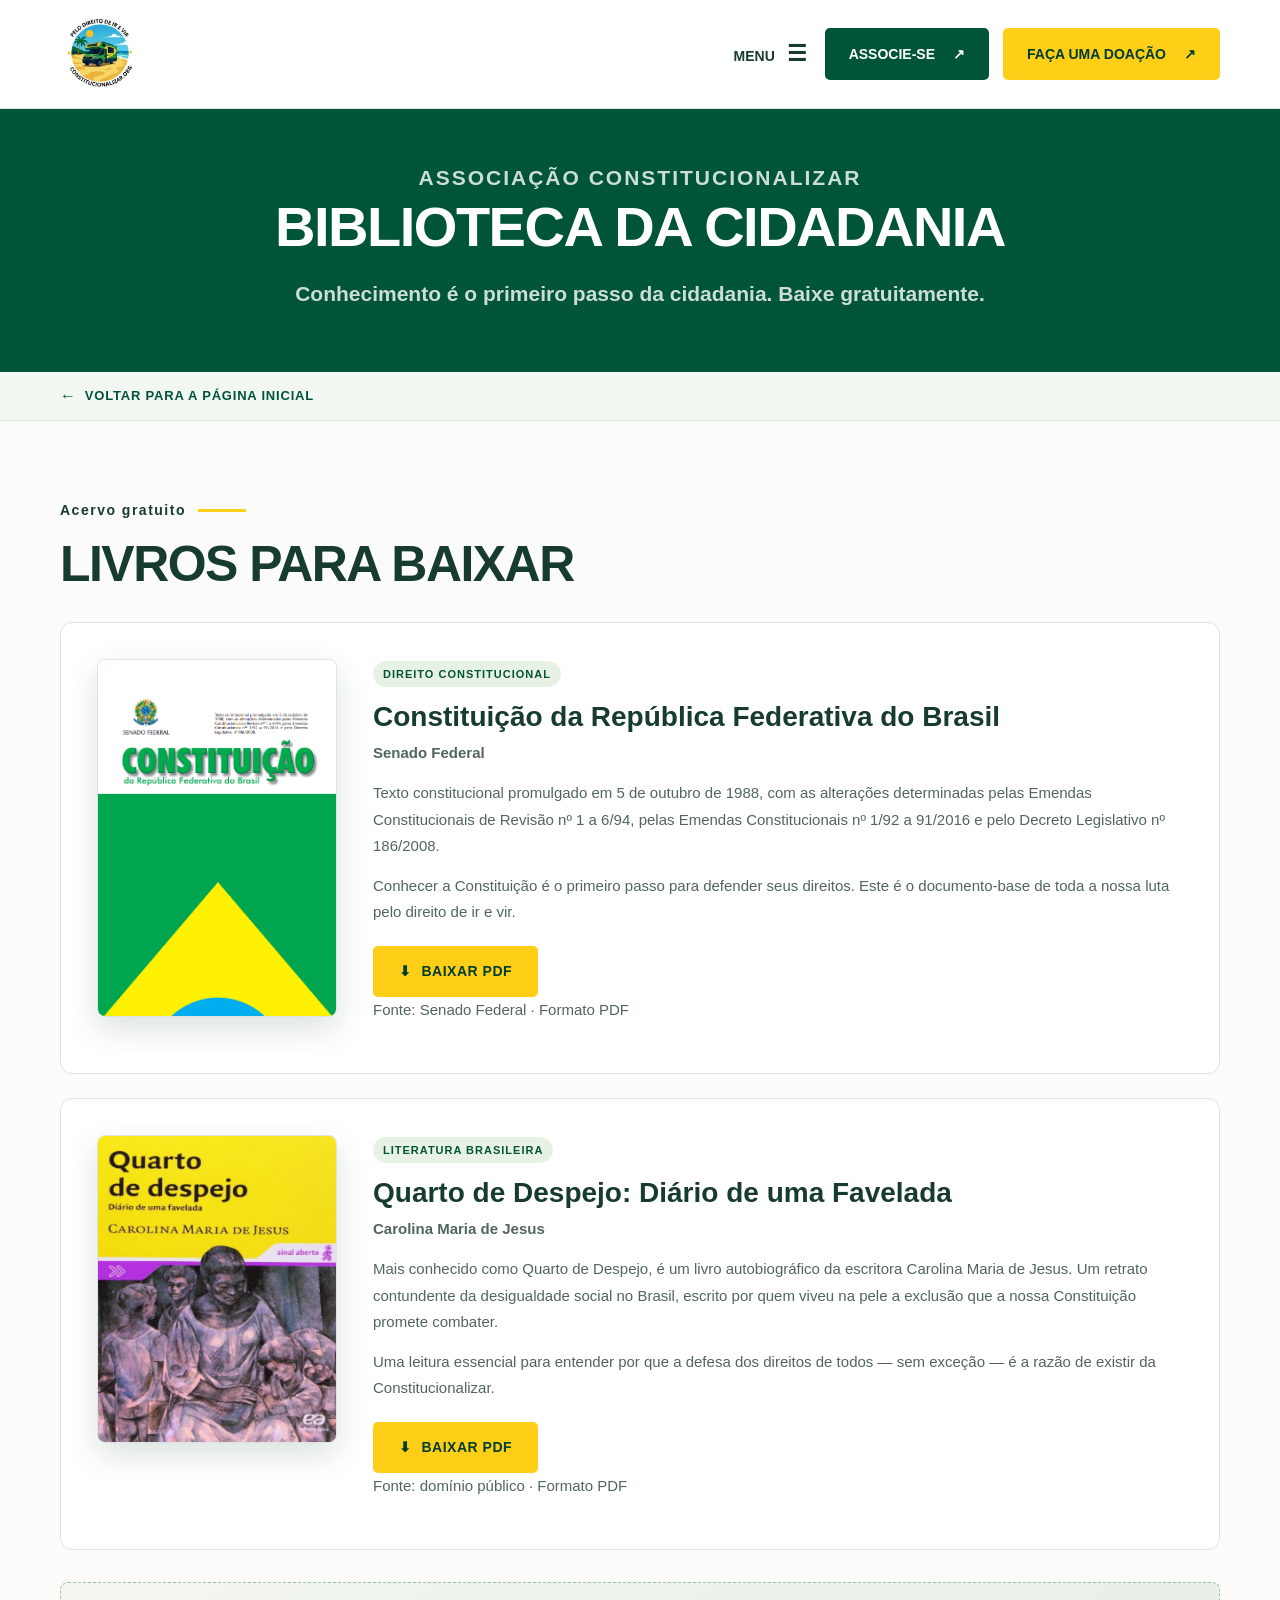
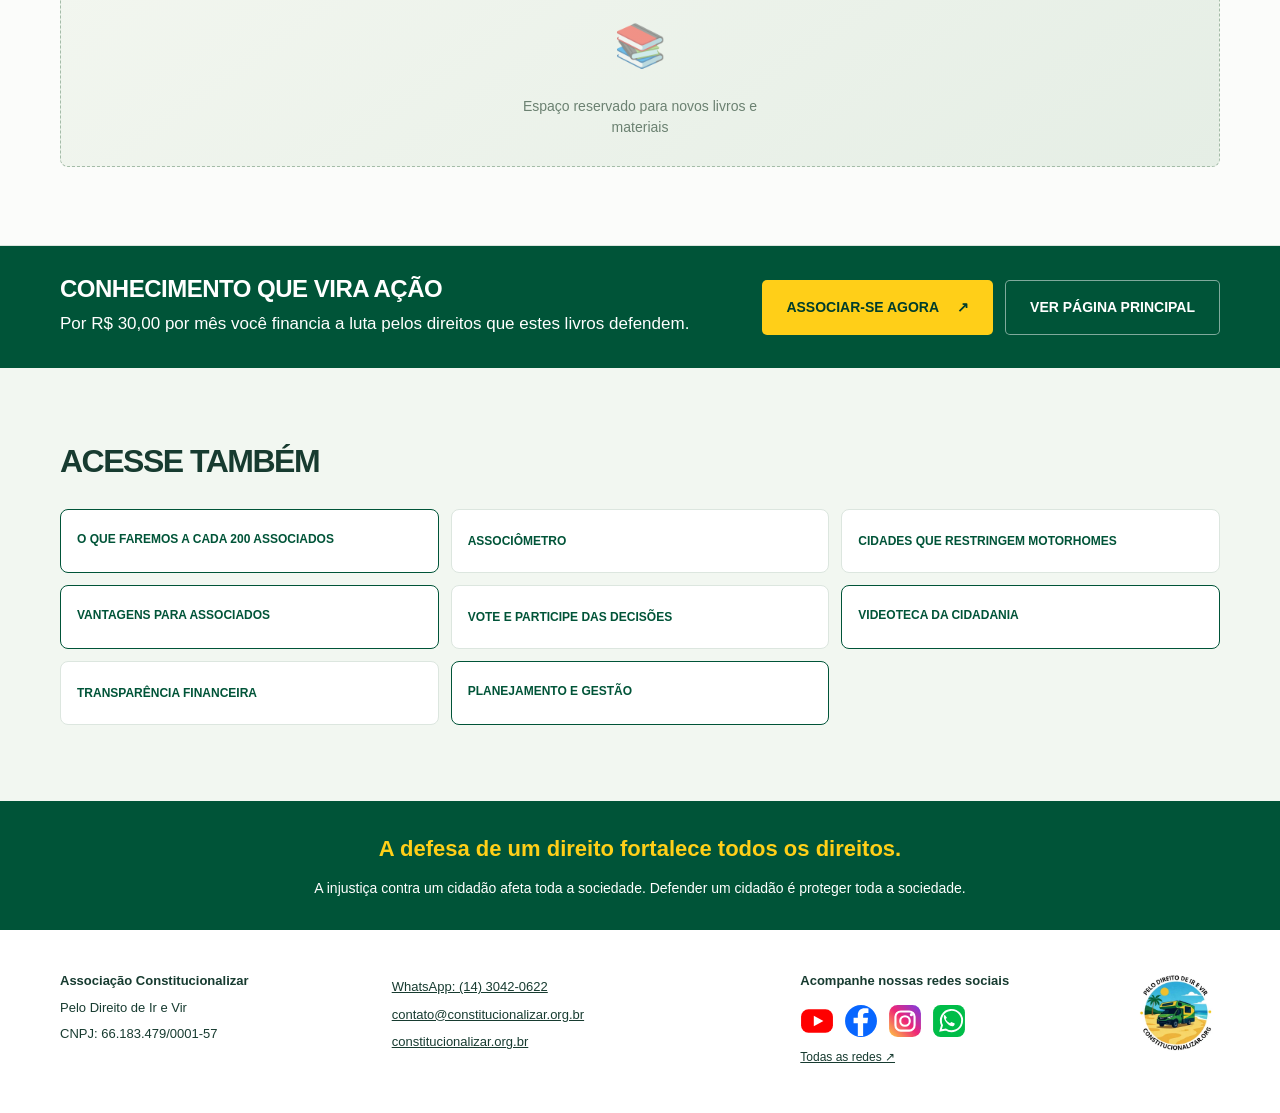
==== biblioteca.html @ 0f1dcc4b "biblioteca" ====
<!DOCTYPE html>
<html lang="pt-BR">
<head>
    <meta charset="UTF-8">
    <meta name="viewport" content="width=device-width, initial-scale=1.0">
    <meta name="description" content="Biblioteca da Cidadania: livros e materiais gratuitos para download sobre cidadania, direitos e Constituição.">
    <meta name="keywords" content="biblioteca, cidadania, livros, download, constituição, quarto de despejo, carolina maria de jesus">
    <meta name="robots" content="index, follow">
    <meta property="og:title" content="Biblioteca da Cidadania — Associação Constitucionalizar">
    <meta property="og:description" content="Livros e materiais gratuitos para download. Conhecimento é o primeiro passo da cidadania.">
    <meta property="og:type" content="website">
    <meta property="og:url" content="https://www.constitucionalizar.org.br/biblioteca">
    <title>Biblioteca da Cidadania — Associação Constitucionalizar</title>
    <link rel="icon" type="image/x-icon" href="assets/favicon/favicon.ico">
    <link rel="icon" type="image/png" sizes="32x32" href="assets/favicon/favicon-32.png">
    <link rel="icon" type="image/png" sizes="16x16" href="assets/favicon/favicon-16.png">
    <link rel="apple-touch-icon" sizes="48x48" href="assets/favicon/favicon-48.png">
    <link rel="stylesheet" href="styles.css?v=8">
    <style>
        /* ── Estilos específicos: biblioteca.html ── */

        /* Hero da página interna */
        .page-hero {
            background: var(--green);
            color: #fff;
            padding: 52px 0 60px;
            text-align: center;
        }
        .page-hero-eyebrow {
            font-size: 13px;
            font-weight: 750;
            letter-spacing: 2px;
            text-transform: uppercase;
            color: var(--yellow);
            margin-bottom: 16px;
        }
        .page-hero h1 {
            color: #fff;
            font-size: clamp(30px, 4.6vw, 56px);
            line-height: 1.1;
            letter-spacing: -1.5px;
            margin: 0 0 20px;
            font-weight: 900;
            text-transform: uppercase;
        }
        .page-hero p {
            font-size: clamp(16px, 1.9vw, 21px);
            color: #ffffffcc;
            max-width: 700px;
            margin: 0 auto;
            font-weight: 600;
        }

        /* Card de livro */
        .book-card {
            display: grid;
            grid-template-columns: 240px 1fr;
            gap: 36px;
            background: #fff;
            border: 1px solid var(--line);
            border-radius: 12px;
            padding: 36px;
            margin-bottom: 24px;
            align-items: start;
        }
        .book-card:last-of-type { margin-bottom: 0; }
        .book-cover {
            border-radius: 8px;
            overflow: hidden;
            box-shadow: 0 12px 32px #003d2b26;
            border: 1px solid var(--line);
        }
        .book-cover img { width: 100%; height: auto; display: block; }
        .book-body { min-width: 0; }
        .book-tag {
            display: inline-block;
            font-size: 11px;
            font-weight: 800;
            letter-spacing: 1px;
            text-transform: uppercase;
            color: var(--green);
            background: #e8f2e4;
            padding: 4px 10px;
            border-radius: 20px;
            margin-bottom: 12px;
        }
        .book-body h3 {
            font-size: clamp(20px, 2.4vw, 28px);
            margin: 0 0 6px;
            color: var(--ink);
            line-height: 1.25;
        }
        .book-author {
            font-size: 14px;
            font-weight: 700;
            color: var(--muted);
            margin: 0 0 16px;
        }
        .book-body > p {
            font-size: 15px;
            line-height: 1.75;
            color: var(--muted);
            margin: 0 0 14px;
        }
        .book-actions {
            display: flex;
            gap: 12px;
            flex-wrap: wrap;
            margin-top: 20px;
        }
        .btn-download {
            display: inline-flex;
            align-items: center;
            gap: 10px;
            background: var(--yellow);
            color: var(--deep);
            font-size: 14px;
            font-weight: 800;
            text-decoration: none;
            text-transform: uppercase;
            letter-spacing: .5px;
            padding: 14px 26px;
            border-radius: 5px;
            transition: transform .2s, filter .2s;
        }
        .btn-download:hover { transform: translateY(-2px); filter: brightness(.96); }
        .book-meta {
            font-size: 12px;
            color: var(--muted);
            margin-top: 14px;
        }

        /* Responsivo */
        @media (max-width: 900px) {
            .book-card { grid-template-columns: 1fr; gap: 24px; padding: 28px; }
            .book-cover { max-width: 280px; }
        }
        @media (max-width: 640px) {
            .page-hero { padding: 36px 0 44px; }
            .book-card { padding: 22px 20px; }
            .btn-download { width: 100%; justify-content: center; }
        }
    </style>
</head>
<body>
<a class="skip-link" href="#conteudo">Pular para o conteúdo</a>

<header class="site-header">
<div class="container header-inner">
<a href="index.html" aria-label="Constitucionalizar — início"><img class="logo" src="assets/images/logo/logo-256.webp" width="88" height="88" alt="Associação Constitucionalizar"></a>
<div class="header-actions">
<details class="menu">
<summary>MENU <span aria-hidden="true">☰</span></summary>
<nav aria-label="Menu principal">
<a href="index.html">Página inicial</a>
<a href="index.html#historia">Nossa história</a>
<a href="index.html#atuacao">Nossa atuação</a>
<a href="index.html#associados">Por que precisamos de você</a>
<a href="index.html#como-atuaremos">Como atuaremos</a>
<a href="index.html#quem-somos">Quem somos</a>
<a href="index.html#projetos">Nossos projetos</a>
<a href="index.html#contato">Contato</a>
</nav>
</details>
<a class="cta-button cta-primary" href="https://www.constitucionalizar.org.br/#section-planos" target="_blank" rel="noopener noreferrer">ASSOCIE-SE <span aria-hidden="true">↗</span></a>
<a class="cta-button cta-secondary" href="https://loja.infinitepay.io/constitucionalizar" target="_blank" rel="noopener noreferrer">FAÇA UMA DOAÇÃO <span aria-hidden="true">↗</span></a>
</div>
</div>
</header>

<main id="conteudo">

    <!-- ══ HERO ══════════════════════════════════════════════════════ -->
    <section class="page-hero">
        <div class="container">
            <p class="page-hero-eyebrow">Associação Constitucionalizar</p>
            <h1>Biblioteca da Cidadania</h1>
            <p>Conhecimento é o primeiro passo da cidadania. Baixe gratuitamente.</p>
        </div>
    </section>

    <!-- Voltar para home -->
    <div class="back-nav">
        <div class="container">
            <a href="index.html" class="back-link">Voltar para a página inicial</a>
        </div>
    </div>

    <!-- ══ ACERVO ═════════════════════════════════════════════════════ -->
    <section class="story-section" id="acervo">
        <div class="container">
            <p class="eyebrow">Acervo gratuito <span></span></p>
            <h2>Livros para baixar</h2>

            <!-- ── LIVRO 1: Constituição ── -->
            <div class="book-card">
                <div class="book-cover">
                    <img src="assets/images/biblioteca/constituicao.png" alt="Capa da Constituição da República Federativa do Brasil — Senado Federal" loading="lazy">
                </div>
                <div class="book-body">
                    <span class="book-tag">Direito Constitucional</span>
                    <h3>Constituição da República Federativa do Brasil</h3>
                    <p class="book-author">Senado Federal</p>
                    <p>Texto constitucional promulgado em 5 de outubro de 1988, com as alterações determinadas pelas Emendas Constitucionais de Revisão nº 1 a 6/94, pelas Emendas Constitucionais nº 1/92 a 91/2016 e pelo Decreto Legislativo nº 186/2008.</p>
                    <p>Conhecer a Constituição é o primeiro passo para defender seus direitos. Este é o documento-base de toda a nossa luta pelo direito de ir e vir.</p>
                    <div class="book-actions">
                        <a class="btn-download" href="https://www2.senado.leg.br/bdsf/bitstream/handle/id/518231/CF88_Livro_EC91_2016.pdf" target="_blank" rel="noopener noreferrer"><span aria-hidden="true">⬇</span> Baixar PDF</a>
                    </div>
                    <p class="book-meta">Fonte: Senado Federal · Formato PDF</p>
                </div>
            </div>

            <!-- ── LIVRO 2: Quarto de Despejo ── -->
            <div class="book-card">
                <div class="book-cover">
                    <img src="assets/images/biblioteca/quarto-despejo.png" alt="Capa do livro Quarto de Despejo — Carolina Maria de Jesus" loading="lazy">
                </div>
                <div class="book-body">
                    <span class="book-tag">Literatura Brasileira</span>
                    <h3>Quarto de Despejo: Diário de uma Favelada</h3>
                    <p class="book-author">Carolina Maria de Jesus</p>
                    <p>Mais conhecido como Quarto de Despejo, é um livro autobiográfico da escritora Carolina Maria de Jesus. Um retrato contundente da desigualdade social no Brasil, escrito por quem viveu na pele a exclusão que a nossa Constituição promete combater.</p>
                    <p>Uma leitura essencial para entender por que a defesa dos direitos de todos — sem exceção — é a razão de existir da Constitucionalizar.</p>
                    <div class="book-actions">
                        <a class="btn-download" href="https://dpid.cidadaopg.sp.gov.br/pde/arquivos/1623677495235~Quarto%20de%20Despejo%20-%20Maria%20Carolina%20de%20Jesus.pdf.pdf" target="_blank" rel="noopener noreferrer"><span aria-hidden="true">⬇</span> Baixar PDF</a>
                    </div>
                    <p class="book-meta">Fonte: domínio público · Formato PDF</p>
                </div>
            </div>

            <!-- Espaço para novos livros -->
            <div class="image-placeholder" style="min-height:160px;margin-top:32px">
                <span aria-hidden="true">📚</span>
                <small>Espaço reservado para novos livros e materiais</small>
            </div>

        </div>
    </section>

    <!-- ══ CTA BAND ═══════════════════════════════════════════════════ -->
    <section class="cta-band">
        <div class="container">
            <div>
                <h2>Conhecimento que vira ação</h2>
                <p>Por R$ 30,00 por mês você financia a luta pelos direitos que estes livros defendem.</p>
            </div>
            <div class="button-group">
                <a href="https://www.constitucionalizar.org.br/#section-planos" class="cta-button cta-primary" target="_blank" rel="noopener noreferrer">ASSOCIAR-SE AGORA <span aria-hidden="true">↗</span></a>
                <a href="index.html" class="cta-button cta-secondary">VER PÁGINA PRINCIPAL</a>
            </div>
        </div>
    </section>

    <!-- ══ ACESSE TAMBÉM ══════════════════════════════════════════════ -->
    <section class="related-section">
        <div class="container">
            <h2>Acesse também</h2>
            <div class="related-links">
                <a href="cada-200-associados.html" class="related-link-active">O que faremos a cada 200 associados</a>
                <button type="button" disabled data-link-slot="associometro">Associômetro</button>
                <button type="button" disabled data-link-slot="cidades-restricoes">Cidades que restringem motorhomes</button>
                <a href="vantagens.html" class="related-link-active">Vantagens para associados</a>
                <button type="button" disabled data-link-slot="decisoes">Vote e participe das decisões</button>
                <a href="videoteca.html" class="related-link-active">Videoteca da cidadania</a>
                <button type="button" disabled data-link-slot="transparencia">Transparência financeira</button>
                <a href="planejamento.html" class="related-link-active">Planejamento e gestão</a>
            </div>
        </div>
    </section>

</main>

<footer id="contato">
<div class="footer-motto">
<div class="container"><strong>A defesa de um direito fortalece todos os direitos.</strong>
<p>A injustiça contra um cidadão afeta toda a sociedade. Defender um cidadão é proteger toda a sociedade.</p>
</div>
</div>
<div class="container footer-inner">
<div><strong>Associação Constitucionalizar</strong>
<p>Pelo Direito de Ir e Vir</p>
<p>CNPJ: 66.183.479/0001-57</p>
</div>
<div class="footer-contact"><a href="https://wa.me/551430420622" target="_blank" rel="noopener noreferrer">WhatsApp: (14) 3042-0622</a><a href="mailto:contato@constitucionalizar.org.br">contato@constitucionalizar.org.br</a><a href="https://www.constitucionalizar.org.br" target="_blank" rel="noopener noreferrer">constitucionalizar.org.br</a></div>
<div class="footer-social"><strong>Acompanhe nossas redes sociais</strong><div class="social-icons" aria-label="Redes sociais">
<button class="social-icon youtube" type="button" disabled data-link-slot="youtube" aria-label="YouTube — link em breve"><svg viewBox="0 0 32 32" aria-hidden="true"><rect x="1" y="5" width="30" height="22" rx="7" fill="currentColor"/><path d="m13 11 9 5-9 5z" fill="#fff"/></svg></button>
<button class="social-icon facebook" type="button" disabled data-link-slot="facebook" aria-label="Facebook — link em breve"><svg viewBox="0 0 32 32" aria-hidden="true"><circle cx="16" cy="16" r="15" fill="currentColor"/><path d="M18 30V18h4l.6-5H18v-2c0-1.5.5-2.5 2.5-2.5H23V4.2c-.8-.1-2-.2-3.6-.2-3.7 0-6.4 2.3-6.4 6.5V13H9v5h4v12z" fill="#fff"/></svg></button>
<button class="social-icon instagram" type="button" disabled data-link-slot="instagram" aria-label="Instagram — link em breve"><svg viewBox="0 0 32 32" aria-hidden="true"><defs><linearGradient id="instagram-gradient" x1="0" y1="1" x2="1" y2="0"><stop stop-color="#ffca41"/><stop offset=".5" stop-color="#ee2776"/><stop offset="1" stop-color="#773ce6"/></linearGradient></defs><rect x="1" y="1" width="30" height="30" rx="8" fill="url(#instagram-gradient)"/><rect x="7" y="7" width="18" height="18" rx="5" fill="none" stroke="#fff" stroke-width="2"/><circle cx="16" cy="16" r="4.5" fill="none" stroke="#fff" stroke-width="2"/><circle cx="22" cy="10" r="1.5" fill="#fff"/></svg></button>
<a class="social-icon whatsapp" href="https://wa.me/551430420622" target="_blank" rel="noopener noreferrer" aria-label="Falar pelo WhatsApp"><svg viewBox="0 0 32 32" aria-hidden="true"><rect x="1" y="1" width="30" height="30" rx="7" fill="currentColor"/><path d="M8 25l1.4-5A10 10 0 1 1 13 24z" fill="none" stroke="#fff" stroke-width="1.8"/><path d="M12 10c-3 2 2 10 7 11 2 0 3-3 2-3l-3-1-1 1c-2-1-4-3-4-4l1-1z" fill="#fff"/></svg></a>
</div><a class="social-hub" href="https://bio.bob.app.br/constitucionalizar-org" target="_blank" rel="noopener noreferrer">Todas as redes ↗</a></div>
<img src="assets/images/logo/logo-256.webp" alt="Constitucionalizar" width="88" height="88" loading="lazy">
</div>
</footer>

<script src="script.js?v=8"></script>
</body>
</html>
---- styles.css ----
/* Versão 8 — estrutura responsiva */
:root{--green:#005438;--deep:#003d2b;--yellow:#ffcf18;--ink:#173b30;--muted:#52655e;--pale:#f2f7f1;--line:#dce6df;--container:1160px;color-scheme:light}

*{box-sizing:border-box}
html{scroll-behavior:smooth;scroll-padding-top:110px}
body{margin:0;font:17px/1.65 'Segoe UI',Arial,sans-serif;color:var(--ink);background:#fff}
a{color:inherit}
img{max-width:100%;height:auto;display:block}
button,input{font:inherit}
button,a,input,summary{touch-action:manipulation}
a:focus-visible,button:focus-visible,input:focus-visible,summary:focus-visible{outline:3px solid #ba8600;outline-offset:5px}
.container{width:min(var(--container),calc(100% - 64px));margin-inline:auto}
.narrow{max-width:880px}
h1,h2,h3,p{margin-top:0}
h2{font-size:clamp(30px,3.9vw,52px);line-height:1.08;letter-spacing:-1.5px;text-transform:uppercase;margin-bottom:30px;font-weight:850}
h3{font-size:22px;line-height:1.25;margin-bottom:12px}
p{margin-bottom:20px}
p:last-child{margin-bottom:0}
.eyebrow{font-size:14px;font-weight:750;letter-spacing:1.5px;display:flex;align-items:center;gap:12px;margin-bottom:16px}
.eyebrow span{height:3px;width:48px;background:var(--yellow);display:inline-block}
.skip-link{position:absolute;top:-100px;left:10px;background:#fff;padding:12px;z-index:100}
.skip-link:focus{top:10px}
.site-header{position:sticky;top:0;background:#fffffff5;backdrop-filter:blur(12px);border-bottom:1px solid var(--line);z-index:20}
.header-inner{display:flex;align-items:center;justify-content:space-between;gap:24px;min-height:108px}
.logo{width:80px}
.header-actions{display:flex;align-items:center;gap:14px}
.cta-button{display:inline-flex;justify-content:center;align-items:center;gap:18px;text-align:center;text-decoration:none;font-size:14px;line-height:1.35;font-weight:800;padding:17px 24px;border-radius:5px;min-height:48px;transition:background .2s,transform .2s}
.cta-primary{background:var(--yellow);color:var(--deep)}
.cta-secondary{background:var(--green);color:#fff}
.cta-button:hover{transform:translateY(-2px);filter:brightness(.96)}
.header-actions>.cta-primary{background:var(--green);color:#fff}
.header-actions>.cta-secondary{background:var(--yellow);color:var(--deep)}
.menu{position:relative}
.menu summary{cursor:pointer;list-style:none;font-size:14px;font-weight:800;padding:12px 4px}
.menu summary::-webkit-details-marker{display:none}
.menu summary span{padding-left:8px;font-size:22px}
.menu nav{position:absolute;right:0;top:54px;width:280px;padding:12px 18px;background:white;box-shadow:0 8px 30px #003d2b26;border:1px solid var(--line);border-radius:6px}
.menu nav a{display:block;text-decoration:none;font-size:14px;padding:10px 0;border-bottom:1px solid var(--line)}
.menu nav a:last-child{border:0}
.menu nav a:hover{color:#997200}
.hero{background:var(--green);color:#fff;text-align:center;padding:0 0 58px}
.hero-logo-band{background:#fff;width:100%;padding:22px 0;display:flex;justify-content:center;margin-bottom:48px}
.hero-logo-band img{width:280px;height:280px}
.hero-inner{max-width:850px}
.hero-kicker{font-weight:650;font-size:clamp(19px,2.2vw,25px);line-height:1.4;margin-bottom:22px}
.hero h1{color:var(--yellow);font-size:clamp(34px,5.1vw,62px);line-height:1.06;letter-spacing:-1.5px;margin:0 0 24px;font-weight:900}
.hero h1 span{display:block;font-size:.53em;letter-spacing:0;margin-bottom:10px;text-transform:uppercase}
.hero p:not(.hero-kicker){max-width:670px;margin:0 auto 28px}
.questions{background:#087144;padding:30px 0 38px;color:#fff}
.questions h2{font-size:clamp(19px,2.2vw,27px);letter-spacing:-.4px;margin-bottom:22px}
.questions ol{list-style:none;padding:0;margin:0;display:grid;gap:12px}
.questions li{background:#fff;color:var(--ink);border-radius:6px;display:flex;gap:22px;align-items:center;padding:20px 24px}
.questions li>span{font-size:26px;font-weight:800;color:#087144}
.questions li p{font-size:17px;line-height:1.5;margin:0;font-weight:600}
.story-section{padding:78px 0;border-bottom:1px solid var(--line)}
.story-section:nth-of-type(even){background:#fbfcfa}
.split{display:grid;grid-template-columns:minmax(0,1.1fr) minmax(0,.9fr);gap:64px;align-items:start}
.section-copy{min-width:0}
.section-copy h3:not(:first-child){margin-top:30px}
.case-number{font-size:13px;color:var(--muted);overflow-wrap:anywhere;border-left:3px solid var(--yellow);padding-left:14px}
.image-placeholder{min-height:540px;align-self:stretch;background:linear-gradient(145deg,#f2f6ef,#e5eee5);border:1px dashed #a4bca8;border-radius:8px;display:flex;flex-direction:column;align-items:center;justify-content:center;gap:16px;color:#6b8171;text-align:center;padding:28px}
.image-placeholder>span{font-size:42px;opacity:.55}
.image-placeholder small{max-width:240px;font-size:14px;line-height:1.5}
.goal{padding:48px 0;background:var(--deep);color:#fff}
.goal-inner{display:flex;justify-content:space-between;align-items:center;gap:32px}
.goal h2{color:var(--yellow);margin-bottom:14px}
.goal .eyebrow{margin-bottom:8px}
.goal p{margin-bottom:0}
.membership,.action-section,.institution,.projects-section,.related-section{padding:76px 0}
.membership-heading{max-width:850px}
.highlight{display:inline;background:var(--yellow);font-size:clamp(18px,2.3vw,25px);font-weight:850;line-height:1.6;box-decoration-break:clone;-webkit-box-decoration-break:clone;padding:3px 6px}
.membership-heading{margin-bottom:28px}
.principle-list{padding:0;list-style:none;margin:30px 0}
.principle-list li{display:flex;gap:24px;border-top:1px solid var(--line);padding:24px 0}
.number{display:flex;align-items:center;justify-content:center;flex:0 0 52px;height:52px;border-radius:50%;background:#e1ecdb;color:var(--green);font-size:19px;font-weight:850}
.principle-list p{margin:0}
.pledge{padding:30px;background:var(--deep);color:#fff;border-radius:8px;margin-bottom:24px}
.pledge p:last-child{font-size:clamp(22px,2.8vw,32px);color:var(--yellow);font-weight:850;line-height:1.2}
.action-section{background:var(--pale)}
em{font-style:normal;color:#b18300}
.action-grid{display:grid;grid-template-columns:1fr 1fr;gap:16px}
.action-card{display:flex;align-items:flex-start;gap:20px;padding:25px;background:#fff;border:1px solid var(--line);border-radius:8px}
.action-card h3{font-size:20px}
.action-card p{font-size:15px;line-height:1.6}
.cta-band{padding:30px 0;background:var(--green);color:#fff}
.cta-band>.container{display:flex;justify-content:space-between;align-items:center;gap:28px}
.cta-band h2{font-size:24px;letter-spacing:-.5px;margin-bottom:8px}
.button-group{display:flex;gap:12px;flex-wrap:wrap}
.cta-band .cta-secondary{border:1px solid #ffffff80}
.institution-title{border-top:1px solid var(--line);padding-top:32px;margin-top:32px;font-size:25px}
.value{display:inline-block;width:49%;font-weight:800;padding:12px 0}
.projects-section{background:var(--pale)}
.projects-grid{display:grid;grid-template-columns:repeat(3,minmax(0,1fr));gap:24px}
.project-card{height:100%;background:#fff;border:1px solid var(--line);border-radius:8px;overflow:hidden}
.project-card-media{height:210px;background:#e6eee4}
.project-card-media picture{display:block;height:100%}
.project-card-media img{width:100%;height:100%;object-fit:contain}
.project-card-body{padding:24px}
.project-card-title{font-size:22px}
.project-card-description,.project-card-text{font-size:15px}
.progress-section{padding:60px 0;border-bottom:1px solid var(--line)}
.progress-section h2{font-size:32px}
.text-link{font-size:14px;font-weight:800;text-underline-offset:5px}
.ebook-section{padding:76px 0;background:#fff}
.ebook-content{max-width:850px;margin:auto}
.ebook-title{font-size:36px}
.ebook-highlight{font-weight:750}
.ebook-form{padding:32px;background:var(--pale);border:1px solid var(--line);border-radius:8px;margin:30px 0}
.form-row{margin-bottom:18px}
.form-row-split{display:grid;grid-template-columns:1fr 1fr;gap:18px}
.form-field{display:flex;flex-direction:column}
.form-label{font-size:14px;font-weight:700;margin-bottom:6px}
.form-input{width:100%;min-width:0;padding:12px;background:#fff;border:1px solid #a2b3a8;border-radius:4px;font-size:16px}
.form-error{display:block;color:#a82424;font-size:13px;margin-top:4px}
.form-consent{display:flex;gap:12px;align-items:flex-start;font-size:13px}
.form-checkbox{flex-shrink:0;width:20px;height:20px;accent-color:var(--green)}
.ebook-submit{background:var(--yellow);border:0;margin-top:20px;color:var(--deep);width:100%;cursor:pointer}
.ebook-submit:disabled{opacity:.45;cursor:not-allowed}
.form-privacy,.ebook-download-note{font-size:12px;color:var(--muted);margin-top:18px}
.ebook-download{padding:28px;background:var(--pale);margin-top:24px}
.ebook-check-icon{width:24px;display:inline-block;vertical-align:middle}
.ebook-download-success{font-weight:750}
.input-error{border-color:#a82424}
.related-section{background:var(--pale)}
.related-section h2{font-size:32px}
.related-links{display:grid;grid-template-columns:repeat(3,1fr);gap:12px}
.related-links a{background:#fff;border:1px solid var(--line);padding:18px;font-size:14px;font-weight:700;text-decoration:none}
.footer-motto{padding:30px 0;background:var(--green);color:#fff;text-align:center}
.footer-motto strong{color:var(--yellow);font-size:22px}
.footer-motto p{font-size:14px;margin-top:10px}
.footer-inner{padding-block:40px;display:flex;justify-content:space-between;align-items:center;gap:32px;font-size:13px}
.footer-inner p{margin:5px 0}
.footer-inner a{display:block;margin:6px 0;overflow-wrap:anywhere}
[hidden]{display:none!important}

@media(min-width:1500px){body{font-size:18px}
.image-placeholder{min-height:600px}
}

@media(max-width:900px){.container{width:calc(100% - 40px)}
.split{gap:30px}
.image-placeholder{min-height:400px}
.header-actions{gap:10px}
.header-actions .cta-button{padding:13px;font-size:12px}
.action-card{padding:20px;gap:12px}
.projects-grid{grid-template-columns:repeat(2,minmax(0,1fr))}
.goal-inner,.cta-band>.container{align-items:flex-start;flex-direction:column}
.related-links{grid-template-columns:1fr 1fr}
}

@media(max-width:640px){html{scroll-padding-top:98px}
.container{width:calc(100% - 36px)}
body{font-size:16px}
.header-inner{min-height:88px;gap:10px}
.logo{width:56px}
.header-actions{gap:8px;flex-wrap:wrap;justify-content:flex-end}
.header-actions .cta-button{padding:10px;font-size:10px;min-height:40px;gap:4px}
.header-actions .cta-button span{display:none}
.menu summary{font-size:11px;padding:8px 2px}
.menu summary span{font-size:17px;padding-left:3px}
.menu nav{right:-180px;top:48px;width:min(280px,calc(100vw - 36px))}
.hero{padding:0 0 40px}
.hero-logo-band{padding:16px 0;margin-bottom:32px}
.hero-logo-band img{width:180px;height:180px}
.hero h1{letter-spacing:-1px;font-size:36px}
.hero h1 span{font-size:20px;line-height:1.3}
.hero .cta-button{width:100%;font-size:13px}
.questions{padding:26px 0}
.questions li{align-items:flex-start;gap:14px;padding:18px 16px}
.questions li p{font-size:15px}
.questions li>span{font-size:22px;line-height:1.5}
.story-section,.membership,.action-section,.institution,.projects-section,.related-section,.ebook-section{padding:46px 0}
.split{grid-template-columns:1fr;gap:28px}
h2{font-size:34px;letter-spacing:-1px;margin-bottom:24px}
.image-placeholder{min-height:260px;aspect-ratio:4/3}
.section-copy h3{font-size:21px}
.goal{padding:34px 0}
.goal h2{font-size:36px}
.goal .cta-button{width:100%}
.action-grid,.projects-grid{grid-template-columns:1fr}
.action-card{padding:20px 16px}
.number{flex-basis:42px;height:42px;font-size:16px}
.principle-list li{gap:16px}
.pledge{padding:24px 20px}
.button-group{width:100%;flex-direction:column}
.button-group .cta-button{width:100%}
.project-card-media{height:230px}
.project-card-body{padding:22px}
.institution-title{font-size:23px}
.value{font-size:14px}
.ebook-title{font-size:31px}
.ebook-form{padding:22px 16px}
.form-row-split{grid-template-columns:1fr}
.related-links{grid-template-columns:1fr}
.footer-inner{flex-direction:column;text-align:center;gap:22px}
.footer-motto strong{font-size:20px}
.footer-motto p{font-size:13px}
}

@media(prefers-reduced-motion:reduce){html{scroll-behavior:auto}
*,*::before,*::after{animation:none!important;transition:none!important;scroll-behavior:auto!important}
}

@media(max-width:640px){.split{grid-template-columns:minmax(0,1fr)}
.section-copy,.image-placeholder{min-width:0;overflow-wrap:anywhere}
.menu nav{position:fixed;top:80px;left:18px;right:18px;width:auto}
.header-actions{min-width:0}
.header-actions .cta-button{white-space:normal}
}
@media(max-width:640px){.image-placeholder{width:100%;aspect-ratio:auto;min-height:240px}}
h1,h2,h3,p,a{overflow-wrap:anywhere}
/* Links complementares e redes sociais */
.related-links button{background:#fff;border:1px solid var(--line);border-radius:8px;padding:20px 16px;text-align:left;font-size:12px;line-height:1.5;font-weight:800;text-transform:uppercase;color:var(--green);min-height:64px;overflow-wrap:anywhere;opacity:1}
.related-links button:disabled{cursor:default}
.footer-inner{display:grid;grid-template-columns:1fr 1.25fr 1fr auto;align-items:start;gap:24px}
.footer-social strong{display:block;font-size:13px;margin-bottom:12px}
.social-icons{display:flex;gap:10px;align-items:center}
.footer-inner .social-icon{display:inline-flex;width:34px;height:34px;padding:0;margin:0;border:0;background:none;flex:0 0 34px;opacity:1}
.social-icon svg{width:100%;height:100%;display:block}
.youtube{color:#f00}.facebook{color:#0866ff}.whatsapp{color:#00bd48}
.social-icon:disabled{cursor:default}
.footer-inner .social-hub{font-size:12px;margin-top:10px}
@media(max-width:1000px){.footer-inner{grid-template-columns:1fr 1fr}.footer-inner>img{justify-self:end}}
@media(max-width:640px){.footer-inner{display:flex;align-items:center}.social-icons{justify-content:center}.related-links button{min-height:58px}}
/* Barra de volta para a home (sub-páginas) */
.back-nav{padding:10px 0;background:var(--pale);border-bottom:1px solid var(--line)}
.back-link{display:inline-flex;align-items:center;gap:8px;font-size:13px;font-weight:750;color:var(--green);text-decoration:none;text-transform:uppercase;letter-spacing:.8px}
.back-link::before{content:'←';font-size:16px}
.back-link:hover{color:var(--deep);text-decoration:underline;text-underline-offset:4px}

.related-links a.related-link-active{display:block;background:#fff;border:1px solid var(--green);border-radius:8px;padding:20px 16px;text-align:left;font-size:12px;line-height:1.5;font-weight:800;text-transform:uppercase;color:var(--green);min-height:64px;overflow-wrap:anywhere;text-decoration:none}
.related-links a.related-link-active:hover{background:var(--green);color:#fff}
.thanks-box{margin-top:24px;padding:22px 28px;background:#fffbe6;border-left:4px solid var(--yellow);border-radius:6px}
.thanks-box p{margin:0;font-size:15px;line-height:1.65}
.thanks-box a{color:var(--green);font-weight:750;text-decoration:none;border-bottom:2px solid var(--yellow)}
.thanks-box a:hover{color:var(--deep)}
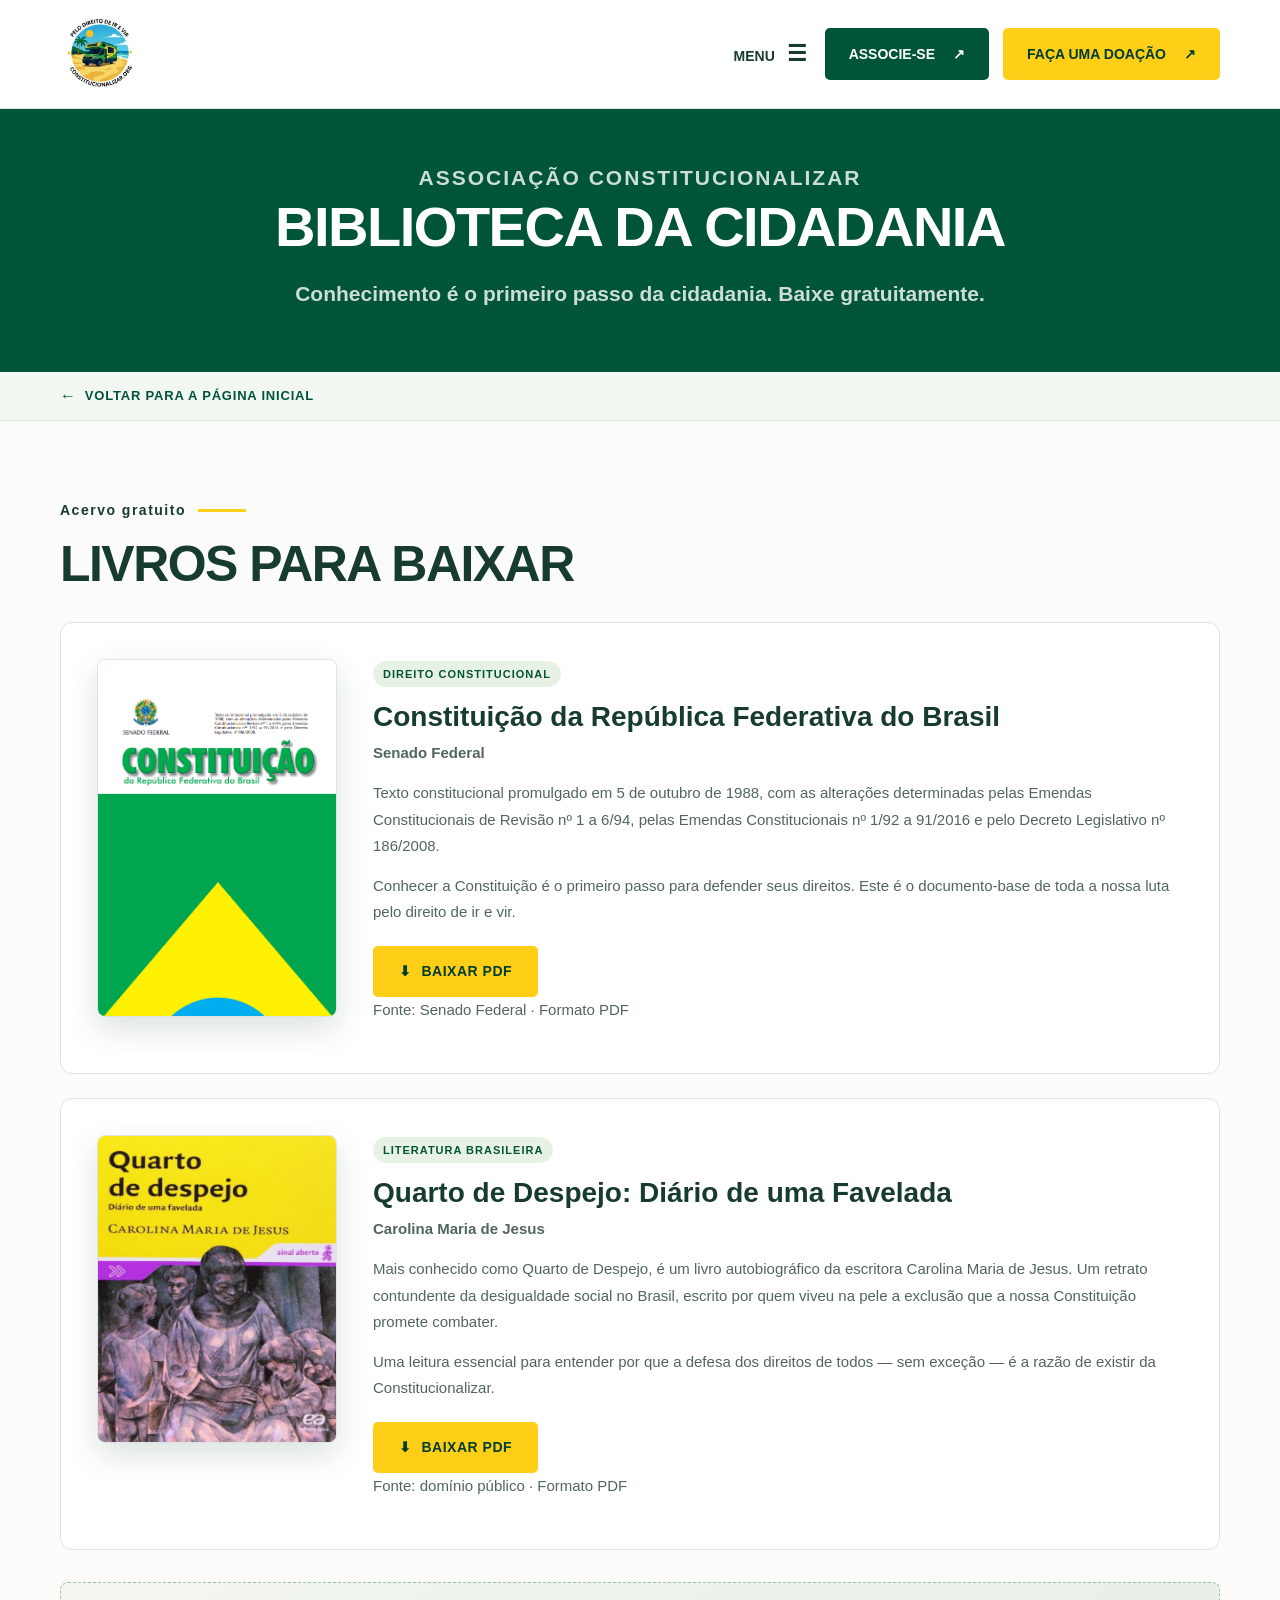
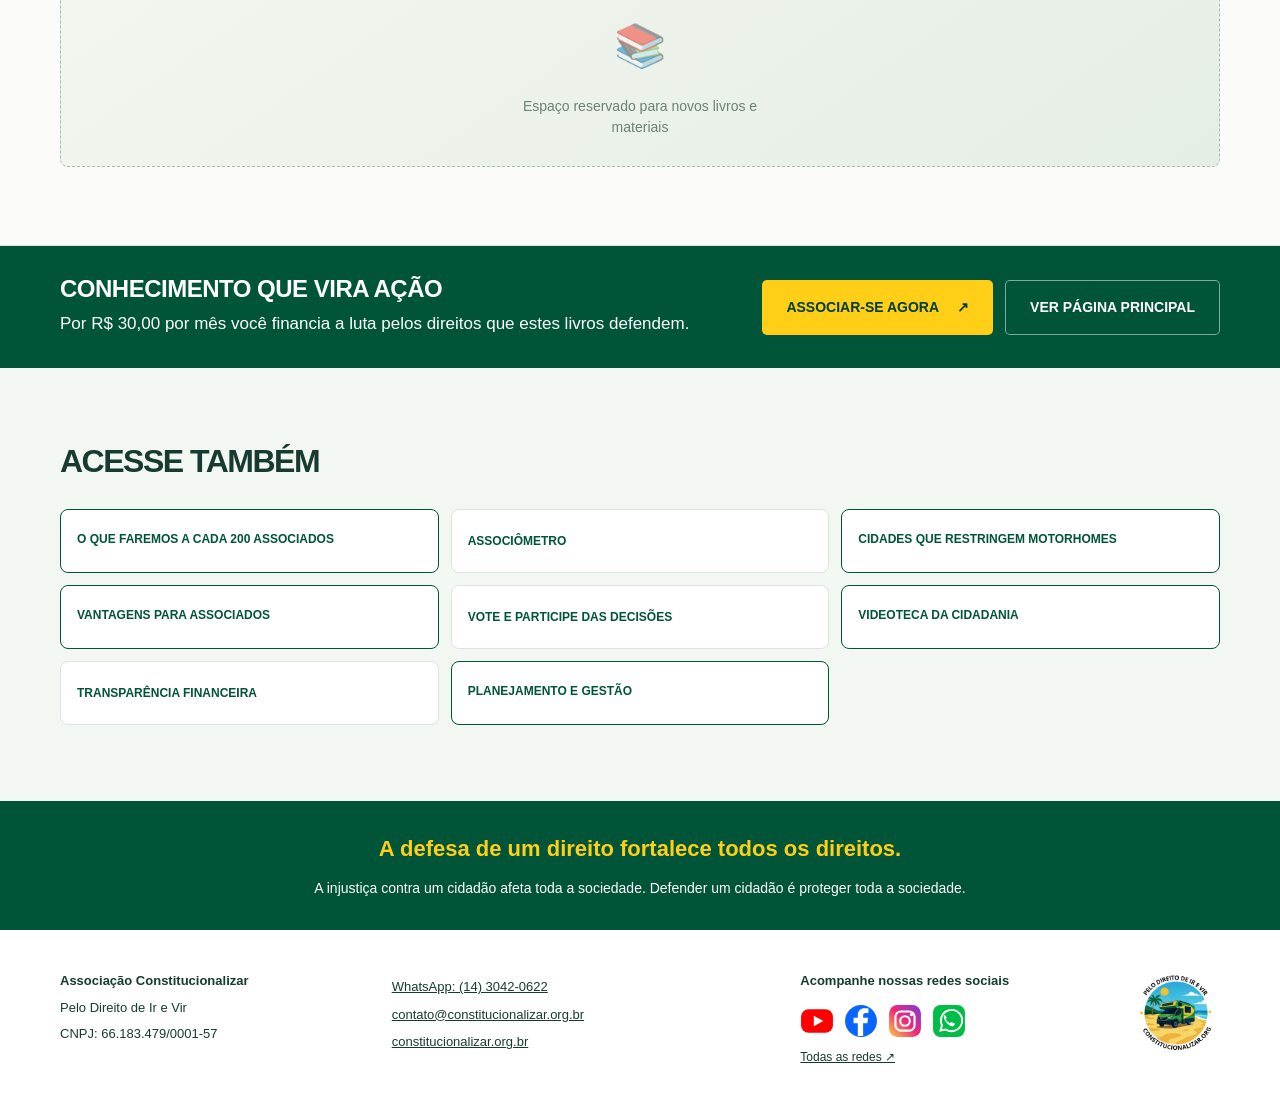
==== commit cfc7041d: "pdfs" ====
--- a/biblioteca.html
+++ b/biblioteca.html
@@ -258,7 +258,7 @@
             <div class="related-links">
                 <a href="cada-200-associados.html" class="related-link-active">O que faremos a cada 200 associados</a>
                 <button type="button" disabled data-link-slot="associometro">Associômetro</button>
-                <button type="button" disabled data-link-slot="cidades-restricoes">Cidades que restringem motorhomes</button>
+                <a href="cidades-restricoes.html" class="related-link-active">Cidades que restringem motorhomes</a>
                 <a href="vantagens.html" class="related-link-active">Vantagens para associados</a>
                 <button type="button" disabled data-link-slot="decisoes">Vote e participe das decisões</button>
                 <a href="videoteca.html" class="related-link-active">Videoteca da cidadania</a>
